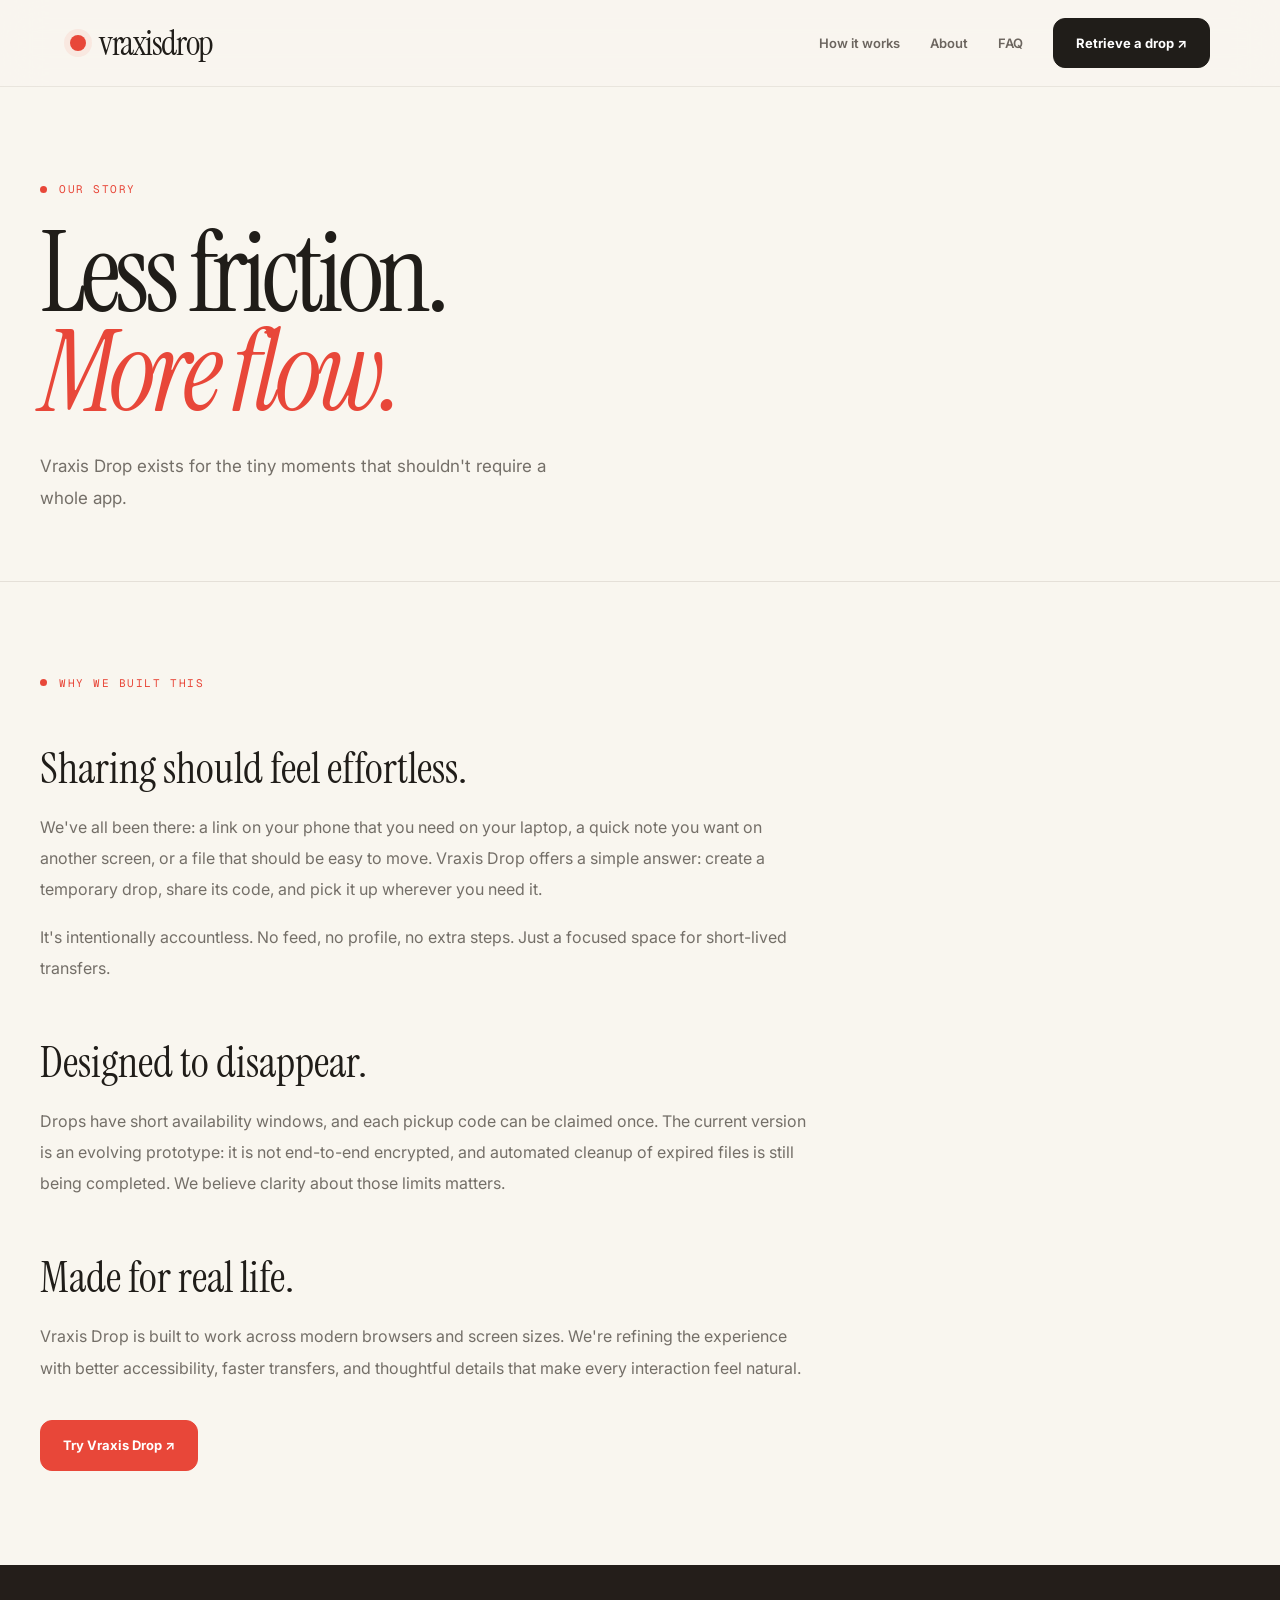
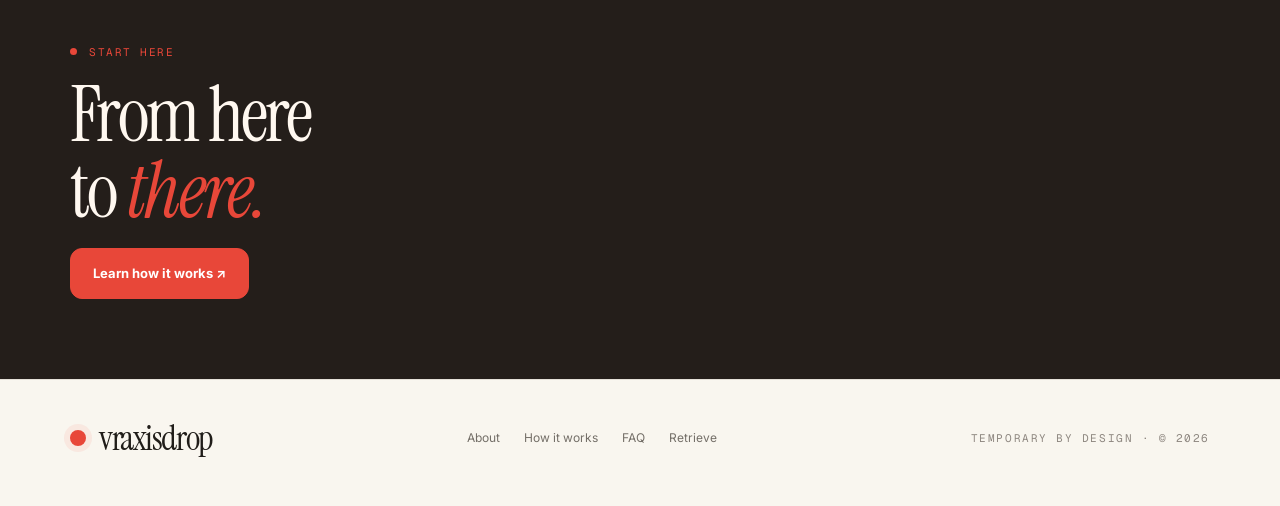
==== site/about.html @ 3de3607b "Add Vraxis Drop About page and product story" ====
<!doctype html><html lang="en"><head><meta charset="utf-8"><meta name="viewport" content="width=device-width,initial-scale=1"><meta name="theme-color" content="#f9f6ef"><meta name="description" content="Meet Vraxis Drop, a simple temporary transfer experience."><title>About — Vraxis Drop</title><link rel="stylesheet" href="style.css"></head><body><div class="nav-wrap"><nav class="nav shell"><a class="brand" href="./"><span class="brand-dot"></span>vraxisdrop</a><div class="nav-links"><a href="./#how">How it works</a><a href="about.html">About</a><a href="./#faq">FAQ</a><a class="nav-cta" href="retrieve.html">Retrieve a drop ↗</a></div></nav></div><main><section class="page-hero shell"><div class="eyebrow">Our story</div><h1 class="page-title">Less friction.<br><em>More flow.</em></h1><p class="lead">Vraxis Drop exists for the tiny moments that shouldn't require a whole app.</p></section><hr class="divider"><section class="section shell"><div class="reading"><div class="eyebrow">Why we built this</div><h2>Sharing should feel effortless.</h2><p>We've all been there: a link on your phone that you need on your laptop, a quick note you want on another screen, or a file that should be easy to move. Vraxis Drop offers a simple answer: create a temporary drop, share its code, and pick it up wherever you need it.</p><p>It's intentionally accountless. No feed, no profile, no extra steps. Just a focused space for short-lived transfers.</p><h2>Designed to disappear.</h2><p>Drops have short availability windows, and each pickup code can be claimed once. The current version is an evolving prototype: it is not end-to-end encrypted, and automated cleanup of expired files is still being completed. We believe clarity about those limits matters.</p><h2>Made for real life.</h2><p>Vraxis Drop is built to work across modern browsers and screen sizes. We're refining the experience with better accessibility, faster transfers, and thoughtful details that make every interaction feel natural.</p><a class="btn ember" href="./#drop" style="margin-top:20px">Try Vraxis Drop ↗</a></div></section><section class="band"><div class="shell"><div class="eyebrow">Start here</div><h2 class="section-title">From here<br>to <em>there.</em></h2><a class="btn" href="./#how">Learn how it works ↗</a></div></section></main><footer class="footer"><div class="shell footer-row"><a class="brand" href="./"><span class="brand-dot"></span>vraxisdrop</a><div class="footer-links"><a href="about.html">About</a><a href="./#how">How it works</a><a href="./#faq">FAQ</a><a href="retrieve.html">Retrieve</a></div><span class="micro">Temporary by design · © 2026</span></div></footer></body></html>
---- site/style.css ----
@import url('https://fonts.googleapis.com/css2?family=Instrument+Serif:ital@0;1&family=Inter:wght@400;500;600;700;800&family=Geist+Mono:wght@400;500;600&display=swap');
:root{--paper:#f9f6ef;--ink:#201d19;--ember:#e84739;--muted:#746f68;--line:#e5e0d8;--white:#fffefa;--shadow:0 18px 70px rgba(48,35,22,.065)}*{box-sizing:border-box}html{scroll-behavior:smooth}body{margin:0;background:var(--paper);color:var(--ink);font:15px/1.6 Inter,sans-serif;-webkit-font-smoothing:antialiased}a{color:inherit;text-decoration:none}button,input,textarea{font:inherit}button,a,input,textarea{touch-action:manipulation}button{cursor:pointer}button:disabled{opacity:.55;cursor:wait}button:focus-visible,a:focus-visible,input:focus-visible,textarea:focus-visible{outline:3px solid #ec8b7c;outline-offset:3px}[hidden]{display:none!important}.shell{max-width:1200px;margin:0 auto;padding:0 30px}.nav-wrap{position:sticky;top:0;z-index:20;background:rgba(249,246,239,.9);backdrop-filter:blur(20px);border-bottom:1px solid rgba(40,30,20,.08)}.nav{height:86px;display:flex;align-items:center;justify-content:space-between;gap:24px}.brand{font:35px 'Instrument Serif',serif;letter-spacing:-1.3px;display:flex;align-items:center;gap:13px}.brand-dot{width:16px;height:16px;background:var(--ember);border-radius:50%;box-shadow:0 0 0 6px rgba(232,71,57,.08)}.nav-links{display:flex;align-items:center;gap:30px}.nav-links>a:not(.nav-cta){color:#6c655f;font-size:13px;font-weight:600}.nav-links>a:hover{color:var(--ember)}.nav-cta,.btn{background:var(--ink);color:white;border:1px solid var(--ink);padding:14px 22px;border-radius:12px;font-size:13px;font-weight:700;display:inline-flex;align-items:center;justify-content:center;gap:10px;transition:transform .2s,background .2s,box-shadow .2s}.btn:hover,.nav-cta:hover{transform:translateY(-2px);box-shadow:0 10px 25px #201d1920}.btn.ember{background:var(--ember);border-color:var(--ember)}.btn.ghost{background:transparent;color:var(--ink);border-color:var(--line)}.btn.full{width:100%}.eyebrow,.micro{font:11px 'Geist Mono',monospace;letter-spacing:.14em;text-transform:uppercase}.eyebrow{color:var(--ember);display:flex;align-items:center;gap:12px}.eyebrow:before{content:'';width:7px;height:7px;border-radius:50%;background:var(--ember)}.hero{padding:95px 0 76px;position:relative}.hero-grid{display:grid;grid-template-columns:1.1fr .9fr;gap:75px;align-items:center}.hero h1,.page-title{font:clamp(72px,8.5vw,132px)/.88 'Instrument Serif',serif;letter-spacing:-.048em;margin:28px 0 30px}.hero h1 em,.page-title em,.section-title em,.panel-title em{color:var(--ember);font-weight:400}.lead{font-size:17px;line-height:1.85;color:var(--muted);max-width:550px}.hero-actions{display:flex;flex-wrap:wrap;gap:12px;margin-top:30px}.hero-art{position:relative;min-height:390px;display:grid;place-items:center}.orb{width:min(100%,385px);aspect-ratio:1;border-radius:50%;background:radial-gradient(circle at 38% 32%,#ffe4ce,#f6c5b5 43%,#e65a49 72%,#ad2d26);box-shadow:inset -22px -32px 55px #8d2a2240,0 35px 80px #e8473920;animation:float 7s ease-in-out infinite}.orbit{position:absolute;border:1px solid #b9a99c70;border-radius:50%;width:112%;height:60%;transform:rotate(-29deg)}.orbit.two{transform:rotate(35deg);height:70%;width:90%}.art-label{position:absolute;background:#fffefaee;border:1px solid var(--line);box-shadow:var(--shadow);border-radius:14px;padding:15px 20px;font:11px 'Geist Mono',monospace;letter-spacing:.04em}.art-label.top{top:22px;right:0}.art-label.bottom{bottom:30px;left:0}.divider{border:0;border-top:1px solid var(--line);margin:0}.section{padding:94px 0}.section-head{display:flex;align-items:end;justify-content:space-between;gap:20px;margin-bottom:34px}.section-title{font:clamp(45px,6vw,78px)/1 'Instrument Serif',serif;letter-spacing:-.035em;margin:18px 0}.section-desc{color:var(--muted);max-width:450px;line-height:1.8}.transfer-grid{display:grid;grid-template-columns:1.3fr .7fr;gap:22px;align-items:start}.panel{background:var(--white);border:1px solid var(--line);border-radius:22px;padding:35px;box-shadow:var(--shadow)}.panel-top{display:flex;justify-content:space-between;gap:15px;align-items:center;margin-bottom:27px}.micro{color:#8e8780}.pill{border:1px solid var(--line);border-radius:100px;padding:7px 12px;font:10px 'Geist Mono',monospace;color:var(--muted)}.panel-title{font:46px/1 'Instrument Serif',serif;margin:10px 0 17px}.field-label{font-size:12px;font-weight:700;display:block;margin:0 0 10px}.input,textarea{display:block;width:100%;border:1px solid #e4e0d9;border-radius:13px;background:#fff;padding:17px;color:var(--ink);outline:none}.input:focus,textarea:focus{border-color:var(--ember)}textarea{min-height:175px;resize:vertical;font:26px/1.35 'Instrument Serif',serif}.file-zone{border:1.5px dashed #d4cbc0;border-radius:14px;padding:23px;display:block;text-align:center;cursor:pointer;background:#fcfaf7;transition:border-color .2s,background .2s}.file-zone:hover,.file-zone.dragging{border-color:var(--ember);background:#fff3ed}.file-zone strong{display:block;font-size:13px}.file-zone span{font-size:12px;color:var(--muted)}.file-zone input{position:absolute;opacity:0;width:1px;height:1px}.file-icon{display:inline-grid;place-items:center;width:44px;height:44px;background:#f6ebe4;border-radius:12px;font-size:21px;margin-bottom:10px}.split-label{text-align:center;color:#aca49b;font:10px 'Geist Mono',monospace;letter-spacing:.14em;margin:18px 0}.expiry{display:flex;gap:10px;flex-wrap:wrap;margin:20px 0}.expiry label{cursor:pointer}.expiry input{position:absolute;opacity:0}.expiry span{display:block;border:1px solid var(--line);padding:10px 16px;border-radius:10px;font-size:12px}.expiry input:checked+span{background:#241f1b;color:white;border-color:#241f1b}.expiry input:focus-visible+span{outline:3px solid var(--ember)}.hint{font-size:12px;color:var(--muted);line-height:1.7}.status{font-size:13px;color:#bb4439;min-height:20px;margin:13px 0 0}.big-code{font:clamp(38px,5vw,70px) 'Instrument Serif',serif;letter-spacing:.09em;color:var(--ember);margin:10px 0 16px;overflow-wrap:anywhere}.success-box{text-align:center}.success-box .btn{margin-top:12px}.side-card{min-height:260px}.side-card p{color:var(--muted);line-height:1.8}.steps{display:grid;grid-template-columns:repeat(3,1fr);gap:18px}.step{padding:29px;border:1px solid var(--line);border-radius:18px;background:#fffefa}.step-number{font:13px 'Geist Mono',monospace;color:var(--ember)}.step h3{font:34px 'Instrument Serif',serif;margin:28px 0 10px}.step p{color:var(--muted);font-size:13px;line-height:1.8}.features{display:grid;grid-template-columns:repeat(3,1fr);gap:20px}.feature{padding:28px 0;border-top:1px solid #d6cec5}.feature-icon{font-size:26px}.feature h3{font-size:15px;margin:17px 0 9px}.feature p{font-size:13px;line-height:1.8;color:var(--muted)}.band{background:#241e1a;color:#fff8f0;padding:80px 0}.band .section-desc{color:#bdb2aa}.band .btn{background:var(--ember);border-color:var(--ember)}.faq{max-width:850px}.faq details{border-bottom:1px solid var(--line);padding:20px 0}.faq summary{cursor:pointer;font-size:15px;font-weight:600;list-style:none;display:flex;justify-content:space-between;gap:10px}.faq summary:after{content:'+';font-size:24px;font-weight:400;color:var(--ember)}.faq details[open] summary:after{content:'−'}.faq p{color:var(--muted);line-height:1.85;font-size:13px;max-width:700px}.footer{border-top:1px solid var(--line);padding:35px 0 45px}.footer-row{display:flex;align-items:center;justify-content:space-between;gap:20px;flex-wrap:wrap}.footer-links{display:flex;gap:24px;font-size:12px;color:var(--muted)}.page-hero{padding:95px 0 50px}.page-title{font-size:clamp(62px,9vw,112px)}.reading{max-width:780px}.reading p{color:var(--muted);font-size:16px;line-height:1.95}.reading h2{font:43px 'Instrument Serif',serif;margin:50px 0 12px}.retrieve-wrap{max-width:700px;margin:auto;padding:80px 0 120px}.result-content{white-space:pre-wrap;overflow-wrap:anywhere;font:17px/1.7 Inter,sans-serif}.result-panel{margin-top:22px}.file-name{font-size:12px;color:var(--muted);margin-top:8px}@keyframes float{50%{transform:translateY(-16px)}}@media(max-width:900px){.hero-grid{gap:30px}.hero-art{min-height:300px}.transfer-grid{grid-template-columns:1fr}.orb{width:270px}.features{grid-template-columns:repeat(2,1fr)}}@media(max-width:650px){.shell{padding:0 20px}.nav{height:72px}.brand{font-size:30px}.nav-links{gap:14px}.nav-links>a:not(.nav-cta){display:none}.nav-cta{padding:10px 13px;font-size:11px}.hero{padding:63px 0 52px}.hero-grid{grid-template-columns:1fr}.hero h1{font-size:clamp(65px,12vw,92px)}.hero-art{min-height:230px;overflow:hidden}.orb{width:200px}.art-label{padding:10px;font-size:9px}.art-label.top{right:5px}.art-label.bottom{left:5px}.section{padding:65px 0}.section-head{display:block}.section-title{font-size:58px}.panel{padding:23px;border-radius:18px}.steps,.features{grid-template-columns:1fr}.step h3{margin-top:14px}.page-hero{padding:60px 0 30px}.retrieve-wrap{padding:55px 0 80px}.footer-links{gap:13px}.band{padding:60px 0}}@media(prefers-reduced-motion:reduce){*,*:before,*:after{animation:none!important;scroll-behavior:auto!important;transition:none!important}}
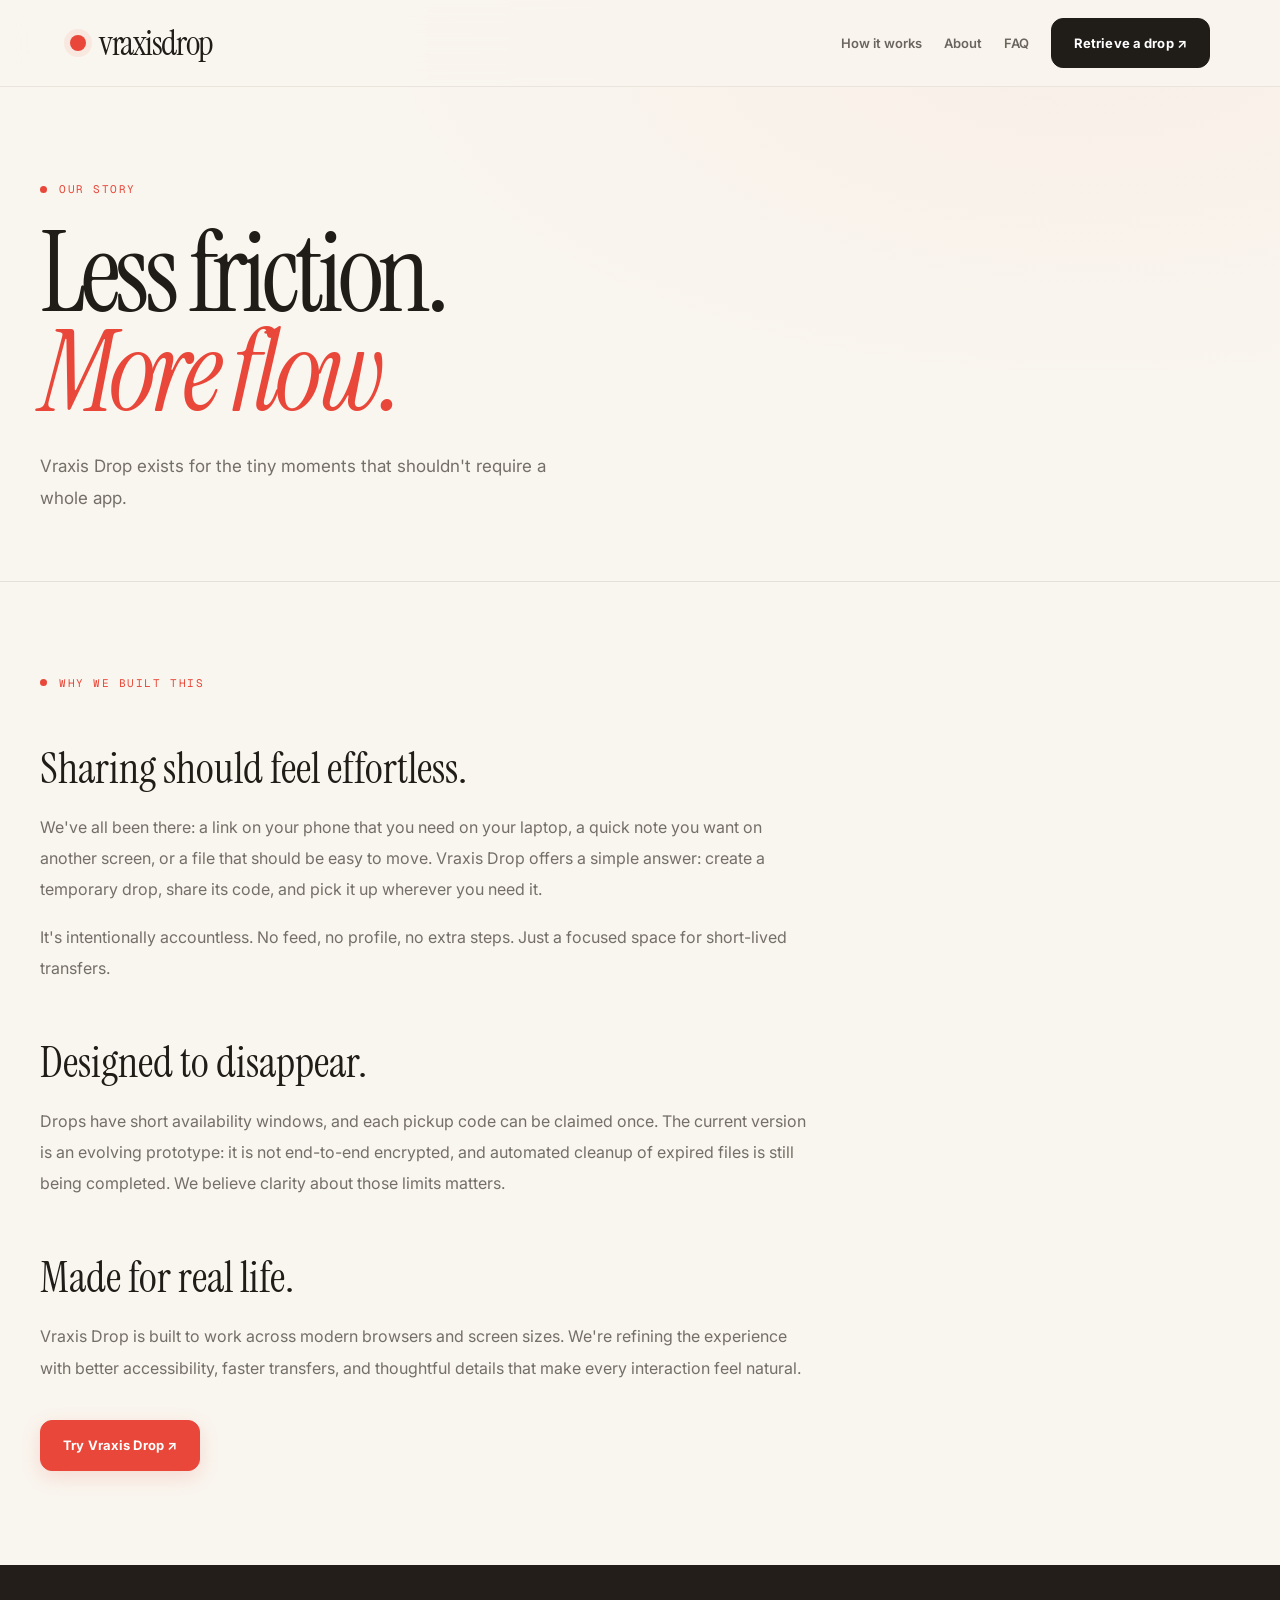
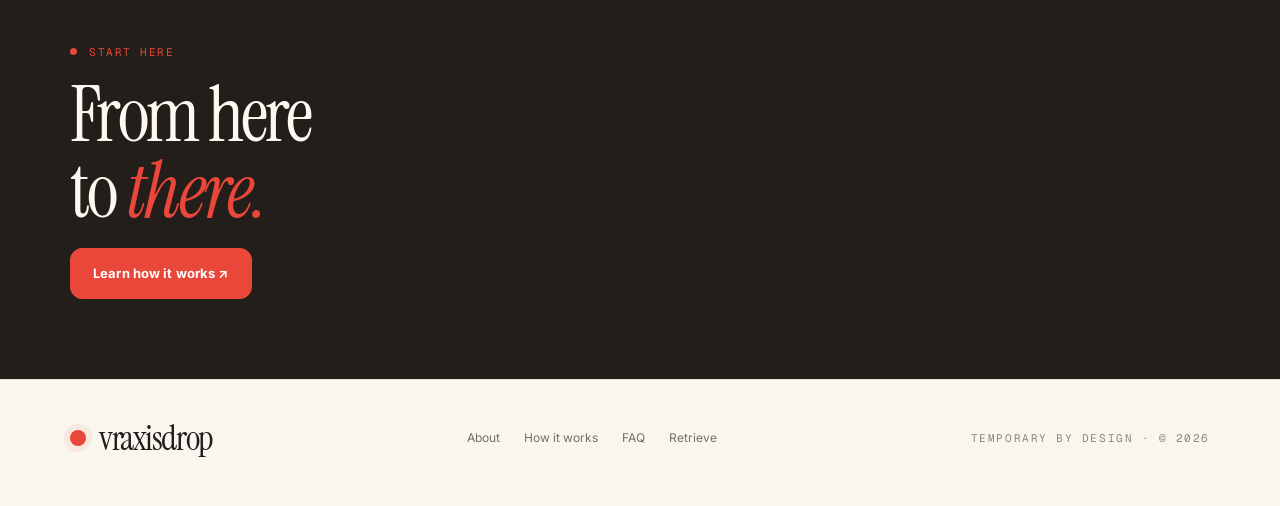
==== commit c8d89cde: "Enable installable PWA on Vraxis Drop pages" ====
--- a/site/about.html
+++ b/site/about.html
@@ -1 +1 @@
-<!doctype html><html lang="en"><head><meta charset="utf-8"><meta name="viewport" content="width=device-width,initial-scale=1"><meta name="theme-color" content="#f9f6ef"><meta name="description" content="Meet Vraxis Drop, a simple temporary transfer experience."><title>About — Vraxis Drop</title><link rel="stylesheet" href="style.css"></head><body><div class="nav-wrap"><nav class="nav shell"><a class="brand" href="./"><span class="brand-dot"></span>vraxisdrop</a><div class="nav-links"><a href="./#how">How it works</a><a href="about.html">About</a><a href="./#faq">FAQ</a><a class="nav-cta" href="retrieve.html">Retrieve a drop ↗</a></div></nav></div><main><section class="page-hero shell"><div class="eyebrow">Our story</div><h1 class="page-title">Less friction.<br><em>More flow.</em></h1><p class="lead">Vraxis Drop exists for the tiny moments that shouldn't require a whole app.</p></section><hr class="divider"><section class="section shell"><div class="reading"><div class="eyebrow">Why we built this</div><h2>Sharing should feel effortless.</h2><p>We've all been there: a link on your phone that you need on your laptop, a quick note you want on another screen, or a file that should be easy to move. Vraxis Drop offers a simple answer: create a temporary drop, share its code, and pick it up wherever you need it.</p><p>It's intentionally accountless. No feed, no profile, no extra steps. Just a focused space for short-lived transfers.</p><h2>Designed to disappear.</h2><p>Drops have short availability windows, and each pickup code can be claimed once. The current version is an evolving prototype: it is not end-to-end encrypted, and automated cleanup of expired files is still being completed. We believe clarity about those limits matters.</p><h2>Made for real life.</h2><p>Vraxis Drop is built to work across modern browsers and screen sizes. We're refining the experience with better accessibility, faster transfers, and thoughtful details that make every interaction feel natural.</p><a class="btn ember" href="./#drop" style="margin-top:20px">Try Vraxis Drop ↗</a></div></section><section class="band"><div class="shell"><div class="eyebrow">Start here</div><h2 class="section-title">From here<br>to <em>there.</em></h2><a class="btn" href="./#how">Learn how it works ↗</a></div></section></main><footer class="footer"><div class="shell footer-row"><a class="brand" href="./"><span class="brand-dot"></span>vraxisdrop</a><div class="footer-links"><a href="about.html">About</a><a href="./#how">How it works</a><a href="./#faq">FAQ</a><a href="retrieve.html">Retrieve</a></div><span class="micro">Temporary by design · © 2026</span></div></footer></body></html>+<!doctype html><html lang="en"><head><meta charset="utf-8"><meta name="viewport" content="width=device-width,initial-scale=1"><meta name="theme-color" content="#f9f6ef"><meta name="description" content="Meet Vraxis Drop, a simple temporary transfer experience."><title>About — Vraxis Drop</title><link rel="stylesheet" href="style.css?v=2-1-1"><link rel="manifest" href="manifest.webmanifest"><link rel="icon" href="icon.svg" type="image/svg+xml"><meta name="apple-mobile-web-app-capable" content="yes"><meta name="apple-mobile-web-app-status-bar-style" content="default"></head><body><div class="nav-wrap"><nav class="nav shell"><a class="brand" href="./"><span class="brand-dot"></span>vraxisdrop</a><div class="nav-links"><a href="./#how">How it works</a><a href="about.html">About</a><a href="./#faq">FAQ</a><a class="nav-cta" href="retrieve.html">Retrieve a drop ↗</a></div></nav></div><main><section class="page-hero shell"><div class="eyebrow">Our story</div><h1 class="page-title">Less friction.<br><em>More flow.</em></h1><p class="lead">Vraxis Drop exists for the tiny moments that shouldn't require a whole app.</p></section><hr class="divider"><section class="section shell"><div class="reading"><div class="eyebrow">Why we built this</div><h2>Sharing should feel effortless.</h2><p>We've all been there: a link on your phone that you need on your laptop, a quick note you want on another screen, or a file that should be easy to move. Vraxis Drop offers a simple answer: create a temporary drop, share its code, and pick it up wherever you need it.</p><p>It's intentionally accountless. No feed, no profile, no extra steps. Just a focused space for short-lived transfers.</p><h2>Designed to disappear.</h2><p>Drops have short availability windows, and each pickup code can be claimed once. The current version is an evolving prototype: it is not end-to-end encrypted, and automated cleanup of expired files is still being completed. We believe clarity about those limits matters.</p><h2>Made for real life.</h2><p>Vraxis Drop is built to work across modern browsers and screen sizes. We're refining the experience with better accessibility, faster transfers, and thoughtful details that make every interaction feel natural.</p><a class="btn ember" href="./#drop" style="margin-top:20px">Try Vraxis Drop ↗</a></div></section><section class="band"><div class="shell"><div class="eyebrow">Start here</div><h2 class="section-title">From here<br>to <em>there.</em></h2><a class="btn" href="./#how">Learn how it works ↗</a></div></section></main><footer class="footer"><div class="shell footer-row"><a class="brand" href="./"><span class="brand-dot"></span>vraxisdrop</a><div class="footer-links"><a href="about.html">About</a><a href="./#how">How it works</a><a href="./#faq">FAQ</a><a href="retrieve.html">Retrieve</a></div><span class="micro">Temporary by design · © 2026</span></div></footer><script defer src="pwa.js?v=1"></script></body></html>
--- a/site/style.css
+++ b/site/style.css
@@ -1,2 +1,71 @@
 @import url('https://fonts.googleapis.com/css2?family=Instrument+Serif:ital@0;1&family=Inter:wght@400;500;600;700;800&family=Geist+Mono:wght@400;500;600&display=swap');
-:root{--paper:#f9f6ef;--ink:#201d19;--ember:#e84739;--muted:#746f68;--line:#e5e0d8;--white:#fffefa;--shadow:0 18px 70px rgba(48,35,22,.065)}*{box-sizing:border-box}html{scroll-behavior:smooth}body{margin:0;background:var(--paper);color:var(--ink);font:15px/1.6 Inter,sans-serif;-webkit-font-smoothing:antialiased}a{color:inherit;text-decoration:none}button,input,textarea{font:inherit}button,a,input,textarea{touch-action:manipulation}button{cursor:pointer}button:disabled{opacity:.55;cursor:wait}button:focus-visible,a:focus-visible,input:focus-visible,textarea:focus-visible{outline:3px solid #ec8b7c;outline-offset:3px}[hidden]{display:none!important}.shell{max-width:1200px;margin:0 auto;padding:0 30px}.nav-wrap{position:sticky;top:0;z-index:20;background:rgba(249,246,239,.9);backdrop-filter:blur(20px);border-bottom:1px solid rgba(40,30,20,.08)}.nav{height:86px;display:flex;align-items:center;justify-content:space-between;gap:24px}.brand{font:35px 'Instrument Serif',serif;letter-spacing:-1.3px;display:flex;align-items:center;gap:13px}.brand-dot{width:16px;height:16px;background:var(--ember);border-radius:50%;box-shadow:0 0 0 6px rgba(232,71,57,.08)}.nav-links{display:flex;align-items:center;gap:30px}.nav-links>a:not(.nav-cta){color:#6c655f;font-size:13px;font-weight:600}.nav-links>a:hover{color:var(--ember)}.nav-cta,.btn{background:var(--ink);color:white;border:1px solid var(--ink);padding:14px 22px;border-radius:12px;font-size:13px;font-weight:700;display:inline-flex;align-items:center;justify-content:center;gap:10px;transition:transform .2s,background .2s,box-shadow .2s}.btn:hover,.nav-cta:hover{transform:translateY(-2px);box-shadow:0 10px 25px #201d1920}.btn.ember{background:var(--ember);border-color:var(--ember)}.btn.ghost{background:transparent;color:var(--ink);border-color:var(--line)}.btn.full{width:100%}.eyebrow,.micro{font:11px 'Geist Mono',monospace;letter-spacing:.14em;text-transform:uppercase}.eyebrow{color:var(--ember);display:flex;align-items:center;gap:12px}.eyebrow:before{content:'';width:7px;height:7px;border-radius:50%;background:var(--ember)}.hero{padding:95px 0 76px;position:relative}.hero-grid{display:grid;grid-template-columns:1.1fr .9fr;gap:75px;align-items:center}.hero h1,.page-title{font:clamp(72px,8.5vw,132px)/.88 'Instrument Serif',serif;letter-spacing:-.048em;margin:28px 0 30px}.hero h1 em,.page-title em,.section-title em,.panel-title em{color:var(--ember);font-weight:400}.lead{font-size:17px;line-height:1.85;color:var(--muted);max-width:550px}.hero-actions{display:flex;flex-wrap:wrap;gap:12px;margin-top:30px}.hero-art{position:relative;min-height:390px;display:grid;place-items:center}.orb{width:min(100%,385px);aspect-ratio:1;border-radius:50%;background:radial-gradient(circle at 38% 32%,#ffe4ce,#f6c5b5 43%,#e65a49 72%,#ad2d26);box-shadow:inset -22px -32px 55px #8d2a2240,0 35px 80px #e8473920;animation:float 7s ease-in-out infinite}.orbit{position:absolute;border:1px solid #b9a99c70;border-radius:50%;width:112%;height:60%;transform:rotate(-29deg)}.orbit.two{transform:rotate(35deg);height:70%;width:90%}.art-label{position:absolute;background:#fffefaee;border:1px solid var(--line);box-shadow:var(--shadow);border-radius:14px;padding:15px 20px;font:11px 'Geist Mono',monospace;letter-spacing:.04em}.art-label.top{top:22px;right:0}.art-label.bottom{bottom:30px;left:0}.divider{border:0;border-top:1px solid var(--line);margin:0}.section{padding:94px 0}.section-head{display:flex;align-items:end;justify-content:space-between;gap:20px;margin-bottom:34px}.section-title{font:clamp(45px,6vw,78px)/1 'Instrument Serif',serif;letter-spacing:-.035em;margin:18px 0}.section-desc{color:var(--muted);max-width:450px;line-height:1.8}.transfer-grid{display:grid;grid-template-columns:1.3fr .7fr;gap:22px;align-items:start}.panel{background:var(--white);border:1px solid var(--line);border-radius:22px;padding:35px;box-shadow:var(--shadow)}.panel-top{display:flex;justify-content:space-between;gap:15px;align-items:center;margin-bottom:27px}.micro{color:#8e8780}.pill{border:1px solid var(--line);border-radius:100px;padding:7px 12px;font:10px 'Geist Mono',monospace;color:var(--muted)}.panel-title{font:46px/1 'Instrument Serif',serif;margin:10px 0 17px}.field-label{font-size:12px;font-weight:700;display:block;margin:0 0 10px}.input,textarea{display:block;width:100%;border:1px solid #e4e0d9;border-radius:13px;background:#fff;padding:17px;color:var(--ink);outline:none}.input:focus,textarea:focus{border-color:var(--ember)}textarea{min-height:175px;resize:vertical;font:26px/1.35 'Instrument Serif',serif}.file-zone{border:1.5px dashed #d4cbc0;border-radius:14px;padding:23px;display:block;text-align:center;cursor:pointer;background:#fcfaf7;transition:border-color .2s,background .2s}.file-zone:hover,.file-zone.dragging{border-color:var(--ember);background:#fff3ed}.file-zone strong{display:block;font-size:13px}.file-zone span{font-size:12px;color:var(--muted)}.file-zone input{position:absolute;opacity:0;width:1px;height:1px}.file-icon{display:inline-grid;place-items:center;width:44px;height:44px;background:#f6ebe4;border-radius:12px;font-size:21px;margin-bottom:10px}.split-label{text-align:center;color:#aca49b;font:10px 'Geist Mono',monospace;letter-spacing:.14em;margin:18px 0}.expiry{display:flex;gap:10px;flex-wrap:wrap;margin:20px 0}.expiry label{cursor:pointer}.expiry input{position:absolute;opacity:0}.expiry span{display:block;border:1px solid var(--line);padding:10px 16px;border-radius:10px;font-size:12px}.expiry input:checked+span{background:#241f1b;color:white;border-color:#241f1b}.expiry input:focus-visible+span{outline:3px solid var(--ember)}.hint{font-size:12px;color:var(--muted);line-height:1.7}.status{font-size:13px;color:#bb4439;min-height:20px;margin:13px 0 0}.big-code{font:clamp(38px,5vw,70px) 'Instrument Serif',serif;letter-spacing:.09em;color:var(--ember);margin:10px 0 16px;overflow-wrap:anywhere}.success-box{text-align:center}.success-box .btn{margin-top:12px}.side-card{min-height:260px}.side-card p{color:var(--muted);line-height:1.8}.steps{display:grid;grid-template-columns:repeat(3,1fr);gap:18px}.step{padding:29px;border:1px solid var(--line);border-radius:18px;background:#fffefa}.step-number{font:13px 'Geist Mono',monospace;color:var(--ember)}.step h3{font:34px 'Instrument Serif',serif;margin:28px 0 10px}.step p{color:var(--muted);font-size:13px;line-height:1.8}.features{display:grid;grid-template-columns:repeat(3,1fr);gap:20px}.feature{padding:28px 0;border-top:1px solid #d6cec5}.feature-icon{font-size:26px}.feature h3{font-size:15px;margin:17px 0 9px}.feature p{font-size:13px;line-height:1.8;color:var(--muted)}.band{background:#241e1a;color:#fff8f0;padding:80px 0}.band .section-desc{color:#bdb2aa}.band .btn{background:var(--ember);border-color:var(--ember)}.faq{max-width:850px}.faq details{border-bottom:1px solid var(--line);padding:20px 0}.faq summary{cursor:pointer;font-size:15px;font-weight:600;list-style:none;display:flex;justify-content:space-between;gap:10px}.faq summary:after{content:'+';font-size:24px;font-weight:400;color:var(--ember)}.faq details[open] summary:after{content:'−'}.faq p{color:var(--muted);line-height:1.85;font-size:13px;max-width:700px}.footer{border-top:1px solid var(--line);padding:35px 0 45px}.footer-row{display:flex;align-items:center;justify-content:space-between;gap:20px;flex-wrap:wrap}.footer-links{display:flex;gap:24px;font-size:12px;color:var(--muted)}.page-hero{padding:95px 0 50px}.page-title{font-size:clamp(62px,9vw,112px)}.reading{max-width:780px}.reading p{color:var(--muted);font-size:16px;line-height:1.95}.reading h2{font:43px 'Instrument Serif',serif;margin:50px 0 12px}.retrieve-wrap{max-width:700px;margin:auto;padding:80px 0 120px}.result-content{white-space:pre-wrap;overflow-wrap:anywhere;font:17px/1.7 Inter,sans-serif}.result-panel{margin-top:22px}.file-name{font-size:12px;color:var(--muted);margin-top:8px}@keyframes float{50%{transform:translateY(-16px)}}@media(max-width:900px){.hero-grid{gap:30px}.hero-art{min-height:300px}.transfer-grid{grid-template-columns:1fr}.orb{width:270px}.features{grid-template-columns:repeat(2,1fr)}}@media(max-width:650px){.shell{padding:0 20px}.nav{height:72px}.brand{font-size:30px}.nav-links{gap:14px}.nav-links>a:not(.nav-cta){display:none}.nav-cta{padding:10px 13px;font-size:11px}.hero{padding:63px 0 52px}.hero-grid{grid-template-columns:1fr}.hero h1{font-size:clamp(65px,12vw,92px)}.hero-art{min-height:230px;overflow:hidden}.orb{width:200px}.art-label{padding:10px;font-size:9px}.art-label.top{right:5px}.art-label.bottom{left:5px}.section{padding:65px 0}.section-head{display:block}.section-title{font-size:58px}.panel{padding:23px;border-radius:18px}.steps,.features{grid-template-columns:1fr}.step h3{margin-top:14px}.page-hero{padding:60px 0 30px}.retrieve-wrap{padding:55px 0 80px}.footer-links{gap:13px}.band{padding:60px 0}}@media(prefers-reduced-motion:reduce){*,*:before,*:after{animation:none!important;scroll-behavior:auto!important;transition:none!important}}+:root{--paper:#f9f6ef;--ink:#201d19;--ember:#e84739;--muted:#746f68;--line:#e5e0d8;--white:#fffefa;--shadow:0 18px 70px rgba(48,35,22,.065)}*{box-sizing:border-box}html{scroll-behavior:smooth}body{margin:0;background:var(--paper);color:var(--ink);font:15px/1.6 Inter,sans-serif;-webkit-font-smoothing:antialiased}a{color:inherit;text-decoration:none}button,input,textarea{font:inherit}button,a,input,textarea{touch-action:manipulation}button{cursor:pointer}button:disabled{opacity:.55;cursor:wait}button:focus-visible,a:focus-visible,input:focus-visible,textarea:focus-visible{outline:3px solid #ec8b7c;outline-offset:3px}[hidden]{display:none!important}.shell{max-width:1200px;margin:0 auto;padding:0 30px}.nav-wrap{position:sticky;top:0;z-index:20;background:rgba(249,246,239,.9);backdrop-filter:blur(20px);border-bottom:1px solid rgba(40,30,20,.08)}.nav{height:86px;display:flex;align-items:center;justify-content:space-between;gap:24px}.brand{font:35px 'Instrument Serif',serif;letter-spacing:-1.3px;display:flex;align-items:center;gap:13px}.brand-dot{width:16px;height:16px;background:var(--ember);border-radius:50%;box-shadow:0 0 0 6px rgba(232,71,57,.08)}.nav-links{display:flex;align-items:center;gap:30px}.nav-links>a:not(.nav-cta){color:#6c655f;font-size:13px;font-weight:600}.nav-links>a:hover{color:var(--ember)}.nav-cta,.btn{background:var(--ink);color:white;border:1px solid var(--ink);padding:14px 22px;border-radius:12px;font-size:13px;font-weight:700;display:inline-flex;align-items:center;justify-content:center;gap:10px;transition:transform .2s,background .2s,box-shadow .2s}.btn:hover,.nav-cta:hover{transform:translateY(-2px);box-shadow:0 10px 25px #201d1920}.btn.ember{background:var(--ember);border-color:var(--ember)}.btn.ghost{background:transparent;color:var(--ink);border-color:var(--line)}.btn.full{width:100%}.eyebrow,.micro{font:11px 'Geist Mono',monospace;letter-spacing:.14em;text-transform:uppercase}.eyebrow{color:var(--ember);display:flex;align-items:center;gap:12px}.eyebrow:before{content:'';width:7px;height:7px;border-radius:50%;background:var(--ember)}.hero{padding:95px 0 76px;position:relative}.hero-grid{display:grid;grid-template-columns:1.1fr .9fr;gap:75px;align-items:center}.hero h1,.page-title{font:clamp(72px,8.5vw,132px)/.88 'Instrument Serif',serif;letter-spacing:-.048em;margin:28px 0 30px}.hero h1 em,.page-title em,.section-title em,.panel-title em{color:var(--ember);font-weight:400}.lead{font-size:17px;line-height:1.85;color:var(--muted);max-width:550px}.hero-actions{display:flex;flex-wrap:wrap;gap:12px;margin-top:30px}.hero-art{position:relative;min-height:390px;display:grid;place-items:center}.orb{width:min(100%,385px);aspect-ratio:1;border-radius:50%;background:radial-gradient(circle at 38% 32%,#ffe4ce,#f6c5b5 43%,#e65a49 72%,#ad2d26);box-shadow:inset -22px -32px 55px #8d2a2240,0 35px 80px #e8473920;animation:float 7s ease-in-out infinite}.orbit{position:absolute;border:1px solid #b9a99c70;border-radius:50%;width:112%;height:60%;transform:rotate(-29deg)}.orbit.two{transform:rotate(35deg);height:70%;width:90%}.art-label{position:absolute;background:#fffefaee;border:1px solid var(--line);box-shadow:var(--shadow);border-radius:14px;padding:15px 20px;font:11px 'Geist Mono',monospace;letter-spacing:.04em}.art-label.top{top:22px;right:0}.art-label.bottom{bottom:30px;left:0}.divider{border:0;border-top:1px solid var(--line);margin:0}.section{padding:94px 0}.section-head{display:flex;align-items:end;justify-content:space-between;gap:20px;margin-bottom:34px}.section-title{font:clamp(45px,6vw,78px)/1 'Instrument Serif',serif;letter-spacing:-.035em;margin:18px 0}.section-desc{color:var(--muted);max-width:450px;line-height:1.8}.transfer-grid{display:grid;grid-template-columns:1.3fr .7fr;gap:22px;align-items:start}.panel{background:var(--white);border:1px solid var(--line);border-radius:22px;padding:35px;box-shadow:var(--shadow)}.panel-top{display:flex;justify-content:space-between;gap:15px;align-items:center;margin-bottom:27px}.micro{color:#8e8780}.pill{border:1px solid var(--line);border-radius:100px;padding:7px 12px;font:10px 'Geist Mono',monospace;color:var(--muted)}.panel-title{font:46px/1 'Instrument Serif',serif;margin:10px 0 17px}.field-label{font-size:12px;font-weight:700;display:block;margin:0 0 10px}.input,textarea{display:block;width:100%;border:1px solid #e4e0d9;border-radius:13px;background:#fff;padding:17px;color:var(--ink);outline:none}.input:focus,textarea:focus{border-color:var(--ember)}textarea{min-height:175px;resize:vertical;font:26px/1.35 'Instrument Serif',serif}.file-zone{border:1.5px dashed #d4cbc0;border-radius:14px;padding:23px;display:block;text-align:center;cursor:pointer;background:#fcfaf7;transition:border-color .2s,background .2s}.file-zone:hover,.file-zone.dragging{border-color:var(--ember);background:#fff3ed}.file-zone strong{display:block;font-size:13px}.file-zone span{font-size:12px;color:var(--muted)}.file-zone input{position:absolute;opacity:0;width:1px;height:1px}.file-icon{display:inline-grid;place-items:center;width:44px;height:44px;background:#f6ebe4;border-radius:12px;font-size:21px;margin-bottom:10px}.split-label{text-align:center;color:#aca49b;font:10px 'Geist Mono',monospace;letter-spacing:.14em;margin:18px 0}.expiry{display:flex;gap:10px;flex-wrap:wrap;margin:20px 0}.expiry label{cursor:pointer}.expiry input{position:absolute;opacity:0}.expiry span{display:block;border:1px solid var(--line);padding:10px 16px;border-radius:10px;font-size:12px}.expiry input:checked+span{background:#241f1b;color:white;border-color:#241f1b}.expiry input:focus-visible+span{outline:3px solid var(--ember)}.hint{font-size:12px;color:var(--muted);line-height:1.7}.status{font-size:13px;color:#bb4439;min-height:20px;margin:13px 0 0}.big-code{font:clamp(38px,5vw,70px) 'Instrument Serif',serif;letter-spacing:.09em;color:var(--ember);margin:10px 0 16px;overflow-wrap:anywhere}.success-box{text-align:center}.success-box .btn{margin-top:12px}.side-card{min-height:260px}.side-card p{color:var(--muted);line-height:1.8}.steps{display:grid;grid-template-columns:repeat(3,1fr);gap:18px}.step{padding:29px;border:1px solid var(--line);border-radius:18px;background:#fffefa}.step-number{font:13px 'Geist Mono',monospace;color:var(--ember)}.step h3{font:34px 'Instrument Serif',serif;margin:28px 0 10px}.step p{color:var(--muted);font-size:13px;line-height:1.8}.features{display:grid;grid-template-columns:repeat(3,1fr);gap:20px}.feature{padding:28px 0;border-top:1px solid #d6cec5}.feature-icon{font-size:26px}.feature h3{font-size:15px;margin:17px 0 9px}.feature p{font-size:13px;line-height:1.8;color:var(--muted)}.band{background:#241e1a;color:#fff8f0;padding:80px 0}.band .section-desc{color:#bdb2aa}.band .btn{background:var(--ember);border-color:var(--ember)}.faq{max-width:850px}.faq details{border-bottom:1px solid var(--line);padding:20px 0}.faq summary{cursor:pointer;font-size:15px;font-weight:600;list-style:none;display:flex;justify-content:space-between;gap:10px}.faq summary:after{content:'+';font-size:24px;font-weight:400;color:var(--ember)}.faq details[open] summary:after{content:'−'}.faq p{color:var(--muted);line-height:1.85;font-size:13px;max-width:700px}.footer{border-top:1px solid var(--line);padding:35px 0 45px}.footer-row{display:flex;align-items:center;justify-content:space-between;gap:20px;flex-wrap:wrap}.footer-links{display:flex;gap:24px;font-size:12px;color:var(--muted)}.page-hero{padding:95px 0 50px}.page-title{font-size:clamp(62px,9vw,112px)}.reading{max-width:780px}.reading p{color:var(--muted);font-size:16px;line-height:1.95}.reading h2{font:43px 'Instrument Serif',serif;margin:50px 0 12px}.retrieve-wrap{max-width:700px;margin:auto;padding:80px 0 120px}.result-content{white-space:pre-wrap;overflow-wrap:anywhere;font:17px/1.7 Inter,sans-serif}.result-panel{margin-top:22px}.file-name{font-size:12px;color:var(--muted);margin-top:8px}@keyframes float{50%{transform:translateY(-16px)}}@media(max-width:900px){.hero-grid{gap:30px}.hero-art{min-height:300px}.transfer-grid{grid-template-columns:1fr}.orb{width:270px}.features{grid-template-columns:repeat(2,1fr)}}@media(max-width:650px){.shell{padding:0 20px}.nav{height:72px}.brand{font-size:30px}.nav-links{gap:14px}.nav-links>a:not(.nav-cta){display:none}.nav-cta{padding:10px 13px;font-size:11px}.hero{padding:63px 0 52px}.hero-grid{grid-template-columns:1fr}.hero h1{font-size:clamp(65px,12vw,92px)}.hero-art{min-height:230px;overflow:hidden}.orb{width:200px}.art-label{padding:10px;font-size:9px}.art-label.top{right:5px}.art-label.bottom{left:5px}.section{padding:65px 0}.section-head{display:block}.section-title{font-size:58px}.panel{padding:23px;border-radius:18px}.steps,.features{grid-template-columns:1fr}.step h3{margin-top:14px}.page-hero{padding:60px 0 30px}.retrieve-wrap{padding:55px 0 80px}.footer-links{gap:13px}.band{padding:60px 0}}@media(prefers-reduced-motion:reduce){*,*:before,*:after{animation:none!important;scroll-behavior:auto!important;transition:none!important}}
+/* V2.1.1 mobile navigation guard */
+.nav-wrap .nav{display:flex;flex-direction:row;align-items:center;justify-content:space-between;flex-wrap:nowrap;min-width:0}
+.nav-wrap .brand{flex-shrink:0;white-space:nowrap}
+.nav-wrap .nav-links{display:flex;align-items:center;flex-wrap:nowrap;gap:22px}
+.nav-wrap .nav-links>a{white-space:nowrap}
+@media(max-width:760px){.nav-wrap .nav{height:72px;gap:10px}.nav-wrap .nav-links>a:not(.nav-cta){display:none!important}.nav-wrap .nav-links{gap:0}.nav-wrap .nav-cta{display:inline-flex;font-size:11px;padding:11px 13px;max-width:160px}.nav-wrap .brand{font-size:29px}.panel{background:var(--white);border:1px solid var(--line);border-radius:18px;padding:23px;box-shadow:var(--shadow)}.panel-top{display:flex;align-items:center;justify-content:space-between;gap:12px}.micro,.pill{font-size:10px}.retrieve-wrap .page-title{font-size:clamp(60px,11vw,85px)}}
+
+
+/* V2.4 — editorial polish, accessible interactions and mobile-first transfer desk */
+:root{--shadow:0 24px 70px rgba(48,35,22,.055)}
+body{background:radial-gradient(ellipse 75% 22% at 85% 2%,rgba(232,71,57,.045),transparent 75%),var(--paper)}
+.nav-wrap{backdrop-filter:blur(22px) saturate(130%);-webkit-backdrop-filter:blur(22px) saturate(130%)}
+.nav-cta,.btn{min-height:46px;letter-spacing:.01em}
+.btn.ember{box-shadow:0 6px 20px rgba(232,71,57,.16)}
+.btn.ember:hover{background:#d83d31;box-shadow:0 13px 32px rgba(232,71,57,.24)}
+.btn:active,.nav-cta:active{transform:translateY(1px) scale(.99)}
+.hero h1{max-width:900px;text-wrap:balance}
+.hero .lead{max-width:490px}
+.panel{transition:border-color .22s,box-shadow .22s}
+#send:focus-within,#pickup:focus-within{border-color:#d7c8bc;box-shadow:0 24px 70px rgba(48,35,22,.075)}
+.input,textarea{transition:border-color .18s,box-shadow .18s}
+.input:focus,textarea:focus{box-shadow:0 0 0 4px rgba(232,71,57,.09)}
+#send textarea{min-height:155px}
+.file-zone{position:relative;transition:background .2s,border-color .2s,transform .2s}
+.file-zone:hover{transform:translateY(-1px)}
+.file-zone:focus-within{outline:3px solid rgba(232,71,57,.45);outline-offset:3px}
+.file-zone input{inset:0;width:100%;height:100%;cursor:pointer}
+.expiry span{transition:background .2s,color .2s,border-color .2s}
+#private-mode{accent-color:var(--ember);width:18px;height:18px;flex-shrink:0}
+#pickup .input{font-variant-numeric:tabular-nums}
+#pickup details{border:1px solid var(--line);border-radius:12px;padding:14px;background:#fcfaf7}
+#pickup details summary{cursor:pointer;font-size:12px;font-weight:650}
+#pickup details[open] summary{margin-bottom:14px}
+#pickup .result-panel{animation:rise-in .4s ease both}
+.success-box{animation:rise-in .45s ease both}
+.big-code{font-family:'Geist Mono',monospace;font-size:clamp(28px,5vw,48px);font-weight:500;letter-spacing:.075em}
+#pickup-link{font-size:12px}
+.status:not(:empty){padding:12px 14px;border-radius:11px;background:#fff1ec;border:1px solid #f3d5cd;line-height:1.55}
+.status[data-state="progress"]{color:#695342;background:#f7f1e7;border-color:#e9e0d4}
+.status[data-state="success"]{color:#226a4b;background:#edf7f0;border-color:#cce8d6}
+.status[data-state="error"]{color:#aa362b}
+.transfer-grid .side-card{background:linear-gradient(155deg,#fffefa,#f9f4eb)}
+.step{transition:transform .2s,box-shadow .2s}
+.step:hover{transform:translateY(-3px);box-shadow:0 15px 35px rgba(48,35,22,.05)}
+@keyframes rise-in{from{opacity:.3;transform:translateY(12px)}to{opacity:1;transform:translateY(0)}}
+@media(max-width:760px){
+ .nav-wrap .brand{font-size:clamp(23px,6.2vw,29px);letter-spacing:-1px;gap:10px}
+ .nav-wrap .nav-cta{font-size:11px;padding:10px 12px;min-height:44px}
+ .brand-dot{width:13px;height:13px;box-shadow:0 0 0 5px rgba(232,71,57,.08)}
+ .hero{padding:46px 0 35px}
+ .hero h1{font-size:clamp(58px,12vw,82px);margin:21px 0}
+ .hero .lead{font-size:15px;line-height:1.7}
+ .hero-actions .btn{min-height:48px}
+ .hero-art{min-height:190px}
+ .orb{width:170px}
+ .section{padding:52px 0}
+ .section-title{font-size:clamp(45px,11vw,62px)}
+ .panel{padding:22px}
+ .panel-top{margin-bottom:22px}
+ .transfer-grid{gap:14px}
+ #send textarea{font-size:23px;min-height:125px}
+ .file-zone{padding:18px}
+ .retrieve-wrap{padding:42px 0 80px}
+ .retrieve-wrap .page-title{font-size:clamp(55px,11vw,78px);line-height:.96}
+ #pickup .input{font-size:clamp(22px,6vw,30px)!important;letter-spacing:.055em!important}
+ .big-code{font-size:clamp(25px,7vw,39px)}
+}
+@media(max-width:370px){.nav-wrap .nav-cta{font-size:10px;padding:9px 10px}.nav-wrap .brand{font-size:23px}.shell{padding:0 16px}}
+@media(prefers-reduced-motion:reduce){.success-box,#pickup .result-panel{animation:none}.step:hover,.file-zone:hover{transform:none}}
